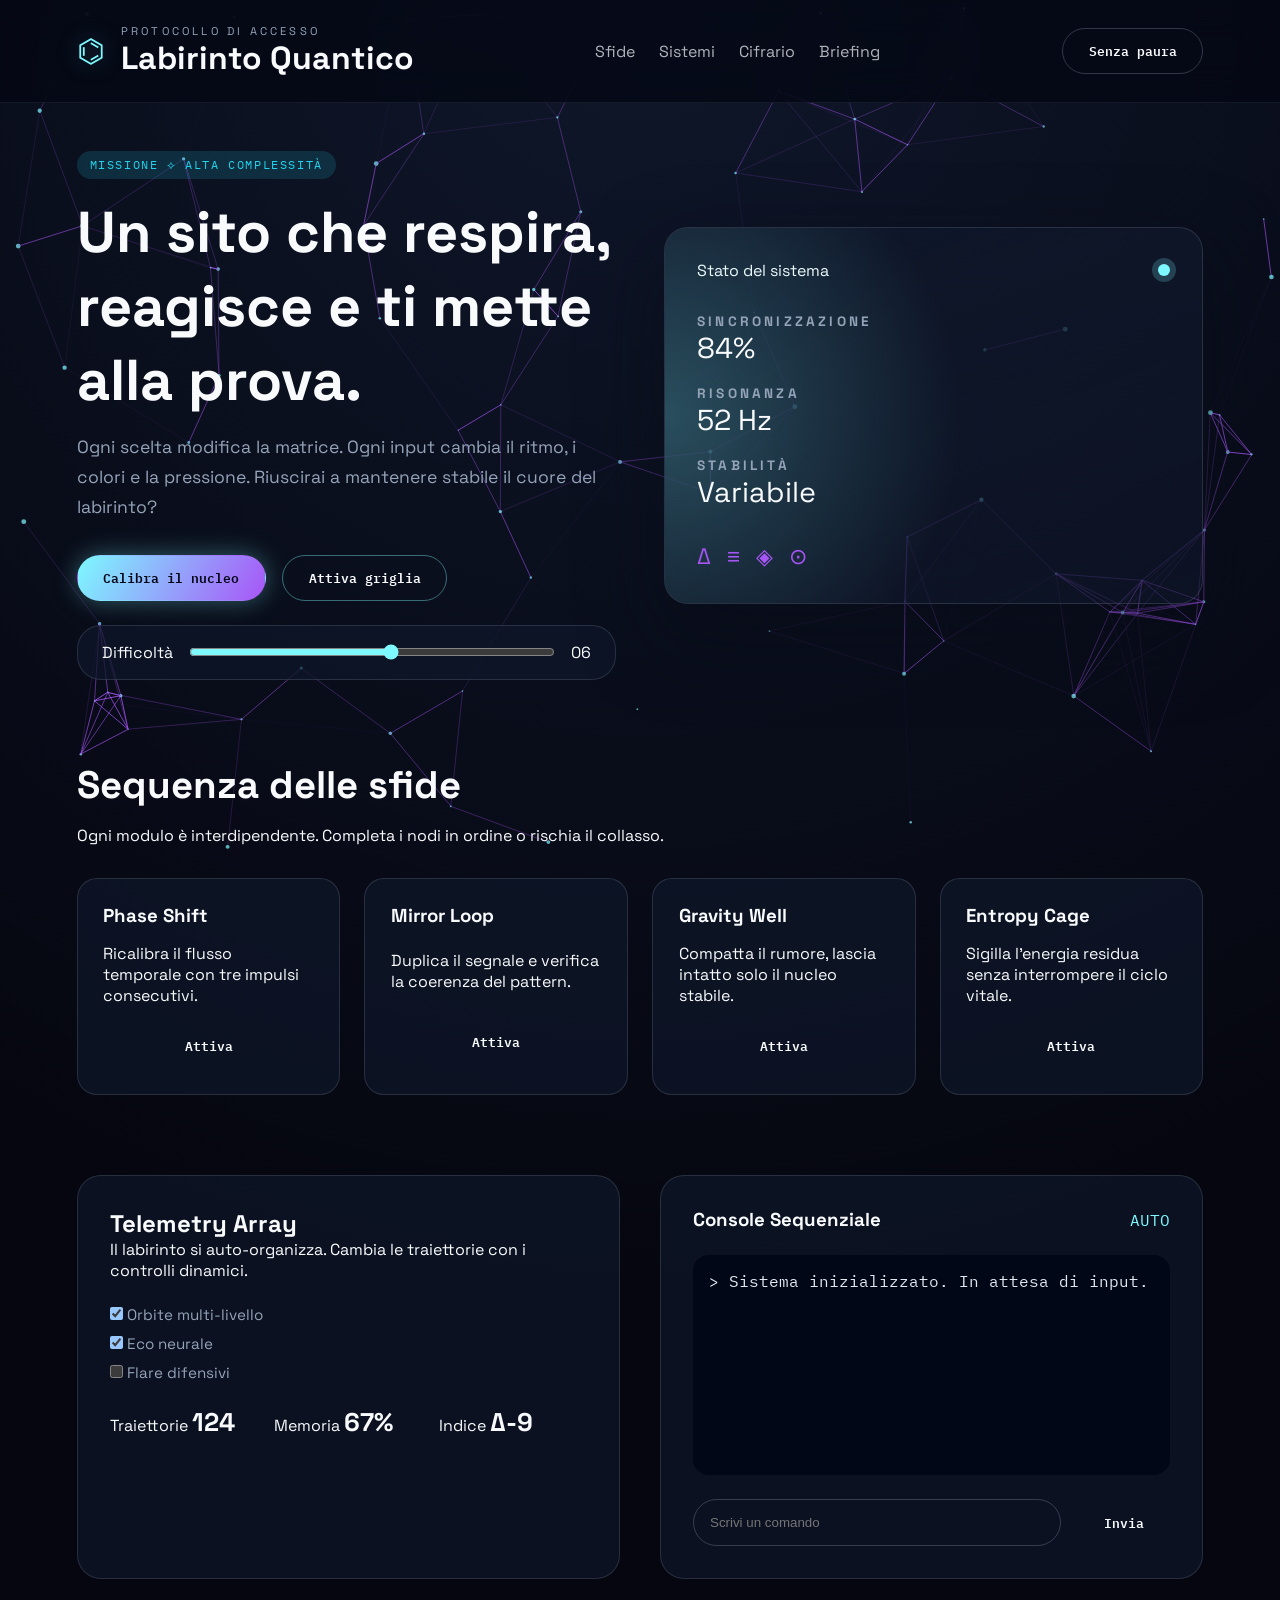
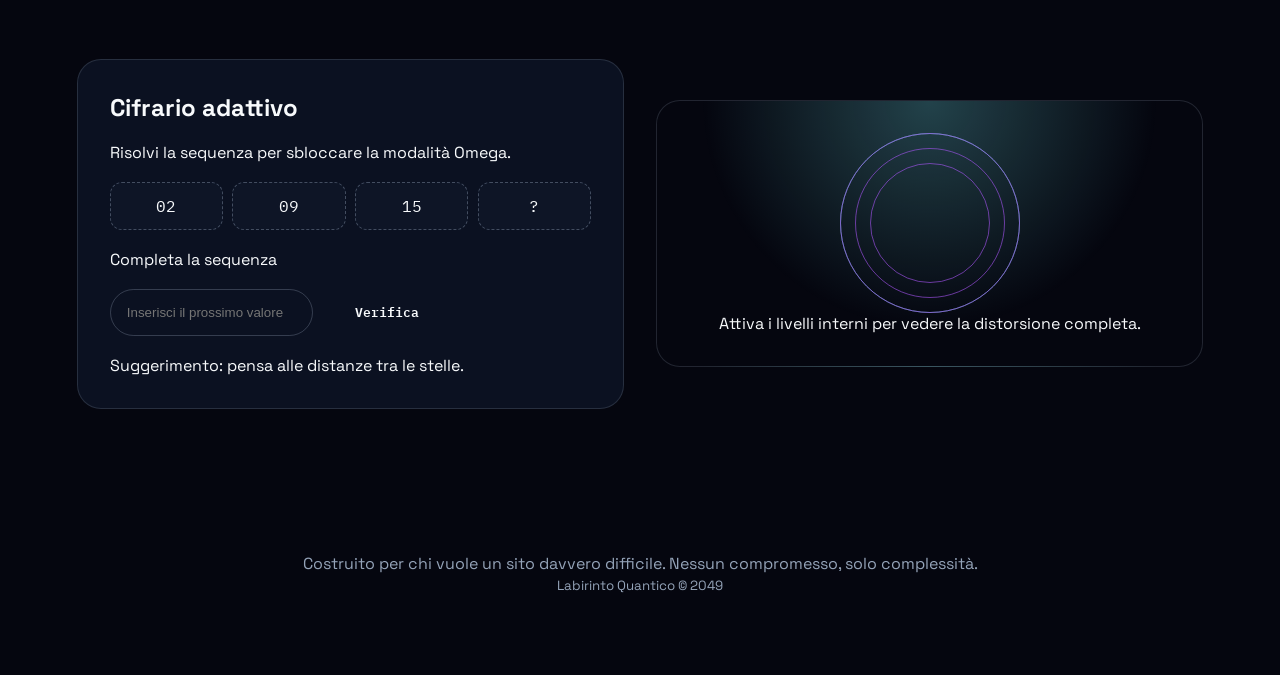
==== index.html @ ae6fe773 "Add GitHub Pages workflow for preview" ====
<!DOCTYPE html>
<html lang="it">
<head>
  <meta charset="UTF-8" />
  <meta name="viewport" content="width=device-width, initial-scale=1" />
  <title>Labirinto Quantico — Il sito più difficile</title>
  <link rel="stylesheet" href="styles.css" />
  <link rel="preconnect" href="https://fonts.googleapis.com" />
  <link rel="preconnect" href="https://fonts.gstatic.com" crossorigin />
  <link href="https://fonts.googleapis.com/css2?family=Space+Grotesk:wght@300;400;500;600;700&family=IBM+Plex+Mono:wght@300;400;600&display=swap" rel="stylesheet" />
</head>
<body>
  <canvas id="aura" aria-hidden="true"></canvas>

  <header class="top">
    <div class="brand">
      <span class="sigil">⌬</span>
      <div>
        <p class="eyebrow">Protocollo di Accesso</p>
        <h1>Labirinto Quantico</h1>
      </div>
    </div>
    <nav>
      <a href="#challenges">Sfide</a>
      <a href="#systems">Sistemi</a>
      <a href="#cipher">Cifrario</a>
      <a href="#briefing">Briefing</a>
    </nav>
    <button class="ghost" id="panic">Senza paura</button>
  </header>

  <main>
    <section class="hero" id="briefing">
      <div class="hero-copy">
        <p class="tag">Missione ⟡ Alta Complessità</p>
        <h2>Un sito che respira, reagisce e ti mette alla prova.</h2>
        <p class="lead">
          Ogni scelta modifica la matrice. Ogni input cambia il ritmo, i colori e la pressione. Riuscirai a
          mantenere stabile il cuore del labirinto?
        </p>
        <div class="hero-actions">
          <button class="primary" id="calibrate">Calibra il nucleo</button>
          <button class="secondary" id="toggleGrid">Attiva griglia</button>
        </div>
        <div class="meter">
          <label for="difficulty">Difficoltà</label>
          <input id="difficulty" type="range" min="1" max="10" step="1" value="6" />
          <span id="difficultyValue">06</span>
        </div>
      </div>
      <div class="hero-card">
        <div class="card-header">
          <p>Stato del sistema</p>
          <span class="pulse"></span>
        </div>
        <div class="readout">
          <div>
            <h3>Sincronizzazione</h3>
            <p id="sync">83%</p>
          </div>
          <div>
            <h3>Risonanza</h3>
            <p id="resonance">47 Hz</p>
          </div>
          <div>
            <h3>Stabilità</h3>
            <p id="stability">Media</p>
          </div>
        </div>
        <div class="glyph">
          <span>∆</span>
          <span>≡</span>
          <span>◈</span>
          <span>⊙</span>
        </div>
      </div>
    </section>

    <section class="grid" id="challenges">
      <div class="section-heading">
        <h2>Sequenza delle sfide</h2>
        <p>Ogni modulo è interdipendente. Completa i nodi in ordine o rischia il collasso.</p>
      </div>
      <div class="cards">
        <article class="challenge" data-challenge="0">
          <h3>Phase Shift</h3>
          <p>Ricalibra il flusso temporale con tre impulsi consecutivi.</p>
          <button>Attiva</button>
        </article>
        <article class="challenge" data-challenge="1">
          <h3>Mirror Loop</h3>
          <p>Duplica il segnale e verifica la coerenza del pattern.</p>
          <button>Attiva</button>
        </article>
        <article class="challenge" data-challenge="2">
          <h3>Gravity Well</h3>
          <p>Compatta il rumore, lascia intatto solo il nucleo stabile.</p>
          <button>Attiva</button>
        </article>
        <article class="challenge" data-challenge="3">
          <h3>Entropy Cage</h3>
          <p>Sigilla l'energia residua senza interrompere il ciclo vitale.</p>
          <button>Attiva</button>
        </article>
      </div>
    </section>

    <section class="systems" id="systems">
      <div class="system-panel">
        <h2>Telemetry Array</h2>
        <p>Il labirinto si auto-organizza. Cambia le traiettorie con i controlli dinamici.</p>
        <div class="toggle-group">
          <label><input type="checkbox" id="orbit" checked /> Orbite multi-livello</label>
          <label><input type="checkbox" id="echo" checked /> Eco neurale</label>
          <label><input type="checkbox" id="flare" /> Flare difensivi</label>
        </div>
        <div class="matrix">
          <div>
            <span>Traiettorie</span>
            <strong id="paths">124</strong>
          </div>
          <div>
            <span>Memoria</span>
            <strong id="memory">67%</strong>
          </div>
          <div>
            <span>Indice</span>
            <strong id="index">Δ-9</strong>
          </div>
        </div>
      </div>
      <div class="system-screen">
        <div class="screen-header">
          <h3>Console Sequenziale</h3>
          <span id="mode">AUTO</span>
        </div>
        <div class="terminal" id="terminal">
          <p>> Sistema inizializzato. In attesa di input.</p>
        </div>
        <form class="terminal-input" id="terminalForm">
          <input type="text" id="terminalField" placeholder="Scrivi un comando" autocomplete="off" />
          <button type="submit">Invia</button>
        </form>
      </div>
    </section>

    <section class="cipher" id="cipher">
      <div class="cipher-card">
        <h2>Cifrario adattivo</h2>
        <p>Risolvi la sequenza per sbloccare la modalità Omega.</p>
        <div class="cipher-grid">
          <div class="cipher-cell">02</div>
          <div class="cipher-cell">09</div>
          <div class="cipher-cell">15</div>
          <div class="cipher-cell">?</div>
        </div>
        <label for="cipherInput">Completa la sequenza</label>
        <div class="cipher-input">
          <input id="cipherInput" type="text" placeholder="Inserisci il prossimo valore" />
          <button id="cipherButton">Verifica</button>
        </div>
        <p id="cipherResult">Suggerimento: pensa alle distanze tra le stelle.</p>
      </div>
      <div class="cipher-visual">
        <div class="orb">
          <span></span>
          <span></span>
          <span></span>
        </div>
        <p>Attiva i livelli interni per vedere la distorsione completa.</p>
      </div>
    </section>
  </main>

  <footer class="footer">
    <p>Costruito per chi vuole un sito davvero difficile. Nessun compromesso, solo complessità.</p>
    <small>Labirinto Quantico © 2049</small>
  </footer>

  <script src="script.js"></script>
</body>
</html>
---- styles.css ----
:root {
  color-scheme: dark;
  --bg: #05060f;
  --accent: #7df9ff;
  --accent-2: #a855f7;
  --accent-3: #22d3ee;
  --text: #f8fafc;
  --muted: #94a3b8;
  --panel: rgba(15, 23, 42, 0.7);
  --radius: 24px;
  --glow: 0 0 25px rgba(125, 249, 255, 0.35);
  --grid-opacity: 0.2;
  --difficulty: 6;
}

* {
  box-sizing: border-box;
  margin: 0;
  padding: 0;
}

body {
  font-family: "Space Grotesk", sans-serif;
  background: radial-gradient(circle at top, #0f172a 0%, var(--bg) 55%);
  color: var(--text);
  min-height: 100vh;
  overflow-x: hidden;
  transition: background 0.8s ease;
}

a {
  color: inherit;
  text-decoration: none;
  opacity: 0.7;
  transition: opacity 0.3s ease;
}

a:hover {
  opacity: 1;
}

canvas#aura {
  position: fixed;
  inset: 0;
  width: 100%;
  height: 100%;
  z-index: 0;
}

.top {
  position: sticky;
  top: 0;
  z-index: 10;
  display: flex;
  justify-content: space-between;
  align-items: center;
  gap: 2rem;
  padding: 1.5rem 6vw;
  background: rgba(3, 7, 18, 0.7);
  backdrop-filter: blur(18px);
  border-bottom: 1px solid rgba(148, 163, 184, 0.1);
}

.brand {
  display: flex;
  align-items: center;
  gap: 1rem;
}

.sigil {
  font-size: 2rem;
  color: var(--accent);
  text-shadow: var(--glow);
}

.eyebrow {
  font-size: 0.7rem;
  text-transform: uppercase;
  letter-spacing: 0.2rem;
  color: var(--muted);
}

nav {
  display: flex;
  gap: 1.5rem;
}

button {
  font-family: "IBM Plex Mono", monospace;
  border-radius: 999px;
  border: 1px solid transparent;
  cursor: pointer;
  padding: 0.7rem 1.6rem;
  font-weight: 600;
  background: transparent;
  color: var(--text);
}

button.primary {
  background: linear-gradient(120deg, var(--accent), var(--accent-2));
  color: #020617;
  box-shadow: var(--glow);
}

button.secondary {
  border: 1px solid rgba(125, 249, 255, 0.4);
}

button.ghost {
  border: 1px solid rgba(148, 163, 184, 0.3);
}

main {
  position: relative;
  z-index: 2;
  display: flex;
  flex-direction: column;
  gap: 5rem;
  padding: 3rem 6vw 6rem;
}

.hero {
  display: grid;
  grid-template-columns: repeat(auto-fit, minmax(280px, 1fr));
  gap: 3rem;
  align-items: center;
}

.hero-copy h2 {
  font-size: clamp(2.4rem, 2vw + 2rem, 4rem);
  margin: 1rem 0;
}

.hero-copy .lead {
  font-size: 1.1rem;
  line-height: 1.7;
  color: var(--muted);
  margin-bottom: 2rem;
}

.tag {
  display: inline-flex;
  align-items: center;
  gap: 0.5rem;
  padding: 0.4rem 0.8rem;
  border-radius: 999px;
  background: rgba(34, 211, 238, 0.15);
  color: var(--accent-3);
  font-family: "IBM Plex Mono", monospace;
  font-size: 0.75rem;
  letter-spacing: 0.1rem;
  text-transform: uppercase;
}

.hero-actions {
  display: flex;
  gap: 1rem;
  flex-wrap: wrap;
  margin-bottom: 1.5rem;
}

.meter {
  display: grid;
  grid-template-columns: auto 1fr auto;
  gap: 1rem;
  align-items: center;
  background: var(--panel);
  padding: 1rem 1.5rem;
  border-radius: var(--radius);
  border: 1px solid rgba(148, 163, 184, 0.2);
}

.meter input {
  accent-color: var(--accent);
}

.hero-card {
  background: linear-gradient(160deg, rgba(15, 23, 42, 0.9), rgba(15, 23, 42, 0.6));
  border-radius: var(--radius);
  padding: 2rem;
  border: 1px solid rgba(148, 163, 184, 0.2);
  box-shadow: 0 30px 80px rgba(8, 11, 24, 0.6);
  position: relative;
  overflow: hidden;
}

.hero-card::after {
  content: "";
  position: absolute;
  inset: -50% 40% auto -60%;
  height: 200%;
  background: radial-gradient(circle, rgba(125, 249, 255, 0.25), transparent 60%);
}

.card-header {
  display: flex;
  justify-content: space-between;
  align-items: center;
  margin-bottom: 2rem;
}

.pulse {
  width: 12px;
  height: 12px;
  border-radius: 50%;
  background: var(--accent);
  box-shadow: 0 0 0 6px rgba(125, 249, 255, 0.2);
  animation: pulse 2.5s infinite;
}

@keyframes pulse {
  0% {
    box-shadow: 0 0 0 0 rgba(125, 249, 255, 0.6);
  }
  70% {
    box-shadow: 0 0 0 14px rgba(125, 249, 255, 0);
  }
  100% {
    box-shadow: 0 0 0 0 rgba(125, 249, 255, 0);
  }
}

.readout {
  display: grid;
  gap: 1.2rem;
  position: relative;
  z-index: 2;
}

.readout h3 {
  font-size: 0.85rem;
  text-transform: uppercase;
  letter-spacing: 0.2rem;
  color: var(--muted);
}

.readout p {
  font-size: 1.8rem;
}

.glyph {
  display: flex;
  gap: 1rem;
  margin-top: 2rem;
  font-size: 1.4rem;
  color: var(--accent-2);
  position: relative;
  z-index: 2;
}

.section-heading {
  max-width: 640px;
}

.section-heading h2 {
  font-size: 2.4rem;
  margin-bottom: 1rem;
}

.cards {
  display: grid;
  grid-template-columns: repeat(auto-fit, minmax(220px, 1fr));
  gap: 1.5rem;
  margin-top: 2rem;
}

.challenge {
  padding: 1.6rem;
  border-radius: 20px;
  background: var(--panel);
  border: 1px solid rgba(148, 163, 184, 0.2);
  display: grid;
  gap: 1rem;
  transition: transform 0.3s ease, border 0.3s ease;
}

.challenge.active {
  border-color: rgba(125, 249, 255, 0.6);
  transform: translateY(-6px) scale(1.01);
  box-shadow: 0 25px 50px rgba(45, 212, 191, 0.15);
}

.systems {
  display: grid;
  grid-template-columns: repeat(auto-fit, minmax(280px, 1fr));
  gap: 2.5rem;
}

.system-panel,
.system-screen {
  background: var(--panel);
  border-radius: var(--radius);
  padding: 2rem;
  border: 1px solid rgba(148, 163, 184, 0.2);
}

.toggle-group {
  display: grid;
  gap: 0.6rem;
  margin: 1.5rem 0;
  font-size: 0.95rem;
  color: var(--muted);
}

.matrix {
  display: grid;
  grid-template-columns: repeat(3, minmax(0, 1fr));
  gap: 1rem;
}

.matrix strong {
  font-size: 1.6rem;
}

.system-screen {
  display: grid;
  gap: 1.5rem;
  grid-template-rows: auto 1fr auto;
}

.screen-header {
  display: flex;
  justify-content: space-between;
  align-items: center;
}

#mode {
  font-family: "IBM Plex Mono", monospace;
  color: var(--accent);
}

.terminal {
  min-height: 220px;
  padding: 1rem;
  border-radius: 16px;
  background: rgba(2, 6, 23, 0.9);
  font-family: "IBM Plex Mono", monospace;
  color: #e2e8f0;
  overflow-y: auto;
  display: grid;
  gap: 0.6rem;
}

.terminal-input {
  display: grid;
  grid-template-columns: 1fr auto;
  gap: 1rem;
}

.terminal-input input,
.cipher-input input {
  background: transparent;
  border: 1px solid rgba(148, 163, 184, 0.3);
  border-radius: 999px;
  padding: 0.6rem 1rem;
  color: var(--text);
}

.cipher {
  display: grid;
  grid-template-columns: repeat(auto-fit, minmax(260px, 1fr));
  gap: 2rem;
  align-items: center;
}

.cipher-card {
  background: var(--panel);
  padding: 2rem;
  border-radius: var(--radius);
  border: 1px solid rgba(148, 163, 184, 0.2);
  display: grid;
  gap: 1.2rem;
}

.cipher-grid {
  display: grid;
  grid-template-columns: repeat(4, minmax(0, 1fr));
  gap: 0.6rem;
}

.cipher-cell {
  padding: 0.8rem;
  border-radius: 12px;
  background: rgba(15, 23, 42, 0.8);
  text-align: center;
  font-family: "IBM Plex Mono", monospace;
  border: 1px dashed rgba(148, 163, 184, 0.4);
}

.cipher-input {
  display: flex;
  gap: 1rem;
  flex-wrap: wrap;
}

.cipher-visual {
  position: relative;
  display: grid;
  place-items: center;
  min-height: 260px;
  border-radius: var(--radius);
  border: 1px solid rgba(148, 163, 184, 0.2);
  background: radial-gradient(circle at top, rgba(125, 249, 255, 0.25), transparent 60%);
  padding: 2rem;
}

.orb {
  width: 180px;
  height: 180px;
  border-radius: 50%;
  border: 1px solid rgba(125, 249, 255, 0.5);
  position: relative;
  display: grid;
  place-items: center;
}

.orb span {
  position: absolute;
  border-radius: 50%;
  border: 1px solid rgba(168, 85, 247, 0.6);
  animation: orbit 7s linear infinite;
}

.orb span:nth-child(1) {
  width: 120px;
  height: 120px;
  animation-duration: 5s;
}

.orb span:nth-child(2) {
  width: 150px;
  height: 150px;
  animation-duration: 7s;
}

.orb span:nth-child(3) {
  width: 180px;
  height: 180px;
  animation-duration: 9s;
}

@keyframes orbit {
  from {
    transform: rotate(0deg);
  }
  to {
    transform: rotate(360deg);
  }
}

.footer {
  text-align: center;
  padding: 3rem 1rem 5rem;
  color: var(--muted);
}

body.grid-active::before {
  content: "";
  position: fixed;
  inset: 0;
  background-image: linear-gradient(
      rgba(125, 249, 255, var(--grid-opacity)) 1px,
      transparent 1px
    ),
    linear-gradient(90deg, rgba(125, 249, 255, var(--grid-opacity)) 1px, transparent 1px);
  background-size: 40px 40px;
  pointer-events: none;
  z-index: 1;
}

@media (max-width: 768px) {
  nav {
    display: none;
  }

  .top {
    flex-wrap: wrap;
  }

  .terminal-input {
    grid-template-columns: 1fr;
  }
}
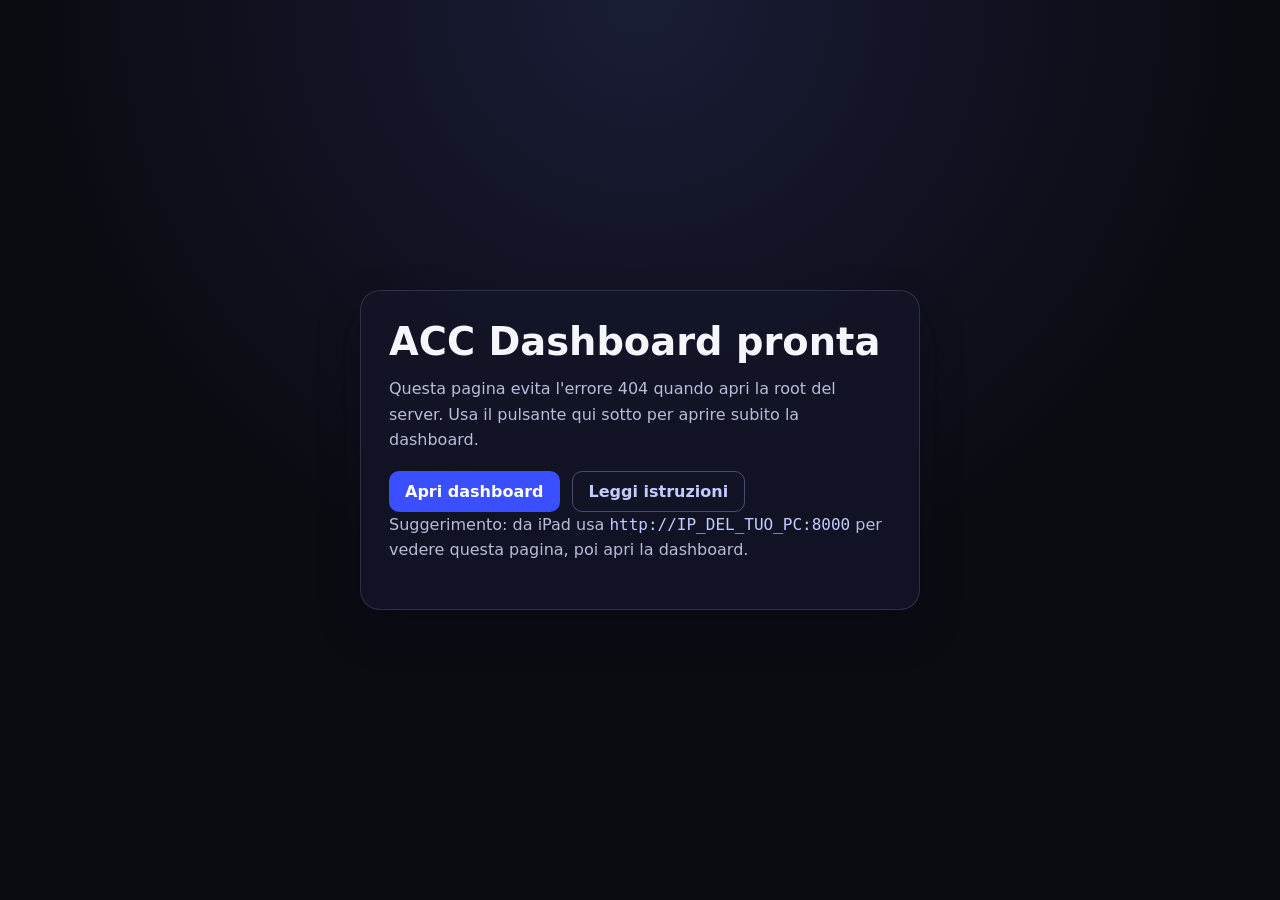
==== commit e96ee053: "Add quickstart root page for dashboard" ====
--- a/index.html
+++ b/index.html
@@ -1,182 +1,104 @@
-<!DOCTYPE html>
+<!doctype html>
 <html lang="it">
-<head>
-  <meta charset="UTF-8" />
-  <meta name="viewport" content="width=device-width, initial-scale=1" />
-  <title>Labirinto Quantico — Il sito più difficile</title>
-  <link rel="stylesheet" href="styles.css" />
-  <link rel="preconnect" href="https://fonts.googleapis.com" />
-  <link rel="preconnect" href="https://fonts.gstatic.com" crossorigin />
-  <link href="https://fonts.googleapis.com/css2?family=Space+Grotesk:wght@300;400;500;600;700&family=IBM+Plex+Mono:wght@300;400;600&display=swap" rel="stylesheet" />
-</head>
-<body>
-  <canvas id="aura" aria-hidden="true"></canvas>
+  <head>
+    <meta charset="UTF-8" />
+    <meta name="viewport" content="width=device-width, initial-scale=1" />
+    <title>ACC Dashboard - Avvio rapido</title>
+    <style>
+      :root {
+        color-scheme: dark;
+        font-family: "Inter", system-ui, -apple-system, sans-serif;
+        background: #0b0b12;
+        color: #f5f6fb;
+      }
 
-  <header class="top">
-    <div class="brand">
-      <span class="sigil">⌬</span>
-      <div>
-        <p class="eyebrow">Protocollo di Accesso</p>
-        <h1>Labirinto Quantico</h1>
+      * {
+        box-sizing: border-box;
+        margin: 0;
+        padding: 0;
+      }
+
+      body {
+        min-height: 100vh;
+        display: flex;
+        align-items: center;
+        justify-content: center;
+        padding: 32px;
+        background: radial-gradient(circle at top, rgba(46, 55, 108, 0.4), transparent 55%),
+          #0b0b12;
+      }
+
+      .card {
+        max-width: 560px;
+        width: 100%;
+        background: rgba(19, 22, 40, 0.85);
+        border: 1px solid rgba(148, 160, 230, 0.2);
+        border-radius: 20px;
+        padding: 28px;
+        box-shadow: 0 20px 40px rgba(9, 10, 24, 0.4);
+      }
+
+      h1 {
+        font-size: clamp(1.6rem, 3vw, 2.4rem);
+        margin-bottom: 12px;
+      }
+
+      p {
+        color: #b7bdd9;
+        line-height: 1.6;
+        margin-bottom: 18px;
+      }
+
+      a {
+        color: #c3ccff;
+        text-decoration: none;
+        font-weight: 600;
+      }
+
+      .actions {
+        display: flex;
+        flex-wrap: wrap;
+        gap: 12px;
+        margin-top: 16px;
+      }
+
+      .button {
+        display: inline-flex;
+        align-items: center;
+        justify-content: center;
+        padding: 10px 16px;
+        border-radius: 10px;
+        background: #3a4fff;
+        color: #fff;
+      }
+
+      .button.secondary {
+        background: transparent;
+        border: 1px solid rgba(148, 160, 230, 0.4);
+        color: #c3ccff;
+      }
+
+      code {
+        font-family: "JetBrains Mono", "SF Mono", monospace;
+        color: #c3ccff;
+      }
+    </style>
+  </head>
+  <body>
+    <main class="card">
+      <h1>ACC Dashboard pronta</h1>
+      <p>
+        Questa pagina evita l'errore 404 quando apri la root del server. Usa il pulsante qui sotto
+        per aprire subito la dashboard.
+      </p>
+      <div class="actions">
+        <a class="button" href="dashboard/index.html">Apri dashboard</a>
+        <a class="button secondary" href="README.md">Leggi istruzioni</a>
       </div>
-    </div>
-    <nav>
-      <a href="#challenges">Sfide</a>
-      <a href="#systems">Sistemi</a>
-      <a href="#cipher">Cifrario</a>
-      <a href="#briefing">Briefing</a>
-    </nav>
-    <button class="ghost" id="panic">Senza paura</button>
-  </header>
-
-  <main>
-    <section class="hero" id="briefing">
-      <div class="hero-copy">
-        <p class="tag">Missione ⟡ Alta Complessità</p>
-        <h2>Un sito che respira, reagisce e ti mette alla prova.</h2>
-        <p class="lead">
-          Ogni scelta modifica la matrice. Ogni input cambia il ritmo, i colori e la pressione. Riuscirai a
-          mantenere stabile il cuore del labirinto?
-        </p>
-        <div class="hero-actions">
-          <button class="primary" id="calibrate">Calibra il nucleo</button>
-          <button class="secondary" id="toggleGrid">Attiva griglia</button>
-        </div>
-        <div class="meter">
-          <label for="difficulty">Difficoltà</label>
-          <input id="difficulty" type="range" min="1" max="10" step="1" value="6" />
-          <span id="difficultyValue">06</span>
-        </div>
-      </div>
-      <div class="hero-card">
-        <div class="card-header">
-          <p>Stato del sistema</p>
-          <span class="pulse"></span>
-        </div>
-        <div class="readout">
-          <div>
-            <h3>Sincronizzazione</h3>
-            <p id="sync">83%</p>
-          </div>
-          <div>
-            <h3>Risonanza</h3>
-            <p id="resonance">47 Hz</p>
-          </div>
-          <div>
-            <h3>Stabilità</h3>
-            <p id="stability">Media</p>
-          </div>
-        </div>
-        <div class="glyph">
-          <span>∆</span>
-          <span>≡</span>
-          <span>◈</span>
-          <span>⊙</span>
-        </div>
-      </div>
-    </section>
-
-    <section class="grid" id="challenges">
-      <div class="section-heading">
-        <h2>Sequenza delle sfide</h2>
-        <p>Ogni modulo è interdipendente. Completa i nodi in ordine o rischia il collasso.</p>
-      </div>
-      <div class="cards">
-        <article class="challenge" data-challenge="0">
-          <h3>Phase Shift</h3>
-          <p>Ricalibra il flusso temporale con tre impulsi consecutivi.</p>
-          <button>Attiva</button>
-        </article>
-        <article class="challenge" data-challenge="1">
-          <h3>Mirror Loop</h3>
-          <p>Duplica il segnale e verifica la coerenza del pattern.</p>
-          <button>Attiva</button>
-        </article>
-        <article class="challenge" data-challenge="2">
-          <h3>Gravity Well</h3>
-          <p>Compatta il rumore, lascia intatto solo il nucleo stabile.</p>
-          <button>Attiva</button>
-        </article>
-        <article class="challenge" data-challenge="3">
-          <h3>Entropy Cage</h3>
-          <p>Sigilla l'energia residua senza interrompere il ciclo vitale.</p>
-          <button>Attiva</button>
-        </article>
-      </div>
-    </section>
-
-    <section class="systems" id="systems">
-      <div class="system-panel">
-        <h2>Telemetry Array</h2>
-        <p>Il labirinto si auto-organizza. Cambia le traiettorie con i controlli dinamici.</p>
-        <div class="toggle-group">
-          <label><input type="checkbox" id="orbit" checked /> Orbite multi-livello</label>
-          <label><input type="checkbox" id="echo" checked /> Eco neurale</label>
-          <label><input type="checkbox" id="flare" /> Flare difensivi</label>
-        </div>
-        <div class="matrix">
-          <div>
-            <span>Traiettorie</span>
-            <strong id="paths">124</strong>
-          </div>
-          <div>
-            <span>Memoria</span>
-            <strong id="memory">67%</strong>
-          </div>
-          <div>
-            <span>Indice</span>
-            <strong id="index">Δ-9</strong>
-          </div>
-        </div>
-      </div>
-      <div class="system-screen">
-        <div class="screen-header">
-          <h3>Console Sequenziale</h3>
-          <span id="mode">AUTO</span>
-        </div>
-        <div class="terminal" id="terminal">
-          <p>> Sistema inizializzato. In attesa di input.</p>
-        </div>
-        <form class="terminal-input" id="terminalForm">
-          <input type="text" id="terminalField" placeholder="Scrivi un comando" autocomplete="off" />
-          <button type="submit">Invia</button>
-        </form>
-      </div>
-    </section>
-
-    <section class="cipher" id="cipher">
-      <div class="cipher-card">
-        <h2>Cifrario adattivo</h2>
-        <p>Risolvi la sequenza per sbloccare la modalità Omega.</p>
-        <div class="cipher-grid">
-          <div class="cipher-cell">02</div>
-          <div class="cipher-cell">09</div>
-          <div class="cipher-cell">15</div>
-          <div class="cipher-cell">?</div>
-        </div>
-        <label for="cipherInput">Completa la sequenza</label>
-        <div class="cipher-input">
-          <input id="cipherInput" type="text" placeholder="Inserisci il prossimo valore" />
-          <button id="cipherButton">Verifica</button>
-        </div>
-        <p id="cipherResult">Suggerimento: pensa alle distanze tra le stelle.</p>
-      </div>
-      <div class="cipher-visual">
-        <div class="orb">
-          <span></span>
-          <span></span>
-          <span></span>
-        </div>
-        <p>Attiva i livelli interni per vedere la distorsione completa.</p>
-      </div>
-    </section>
-  </main>
-
-  <footer class="footer">
-    <p>Costruito per chi vuole un sito davvero difficile. Nessun compromesso, solo complessità.</p>
-    <small>Labirinto Quantico © 2049</small>
-  </footer>
-
-  <script src="script.js"></script>
-</body>
+      <p>
+        Suggerimento: da iPad usa <code>http://IP_DEL_TUO_PC:8000</code> per vedere questa pagina,
+        poi apri la dashboard.
+      </p>
+    </main>
+  </body>
 </html>
